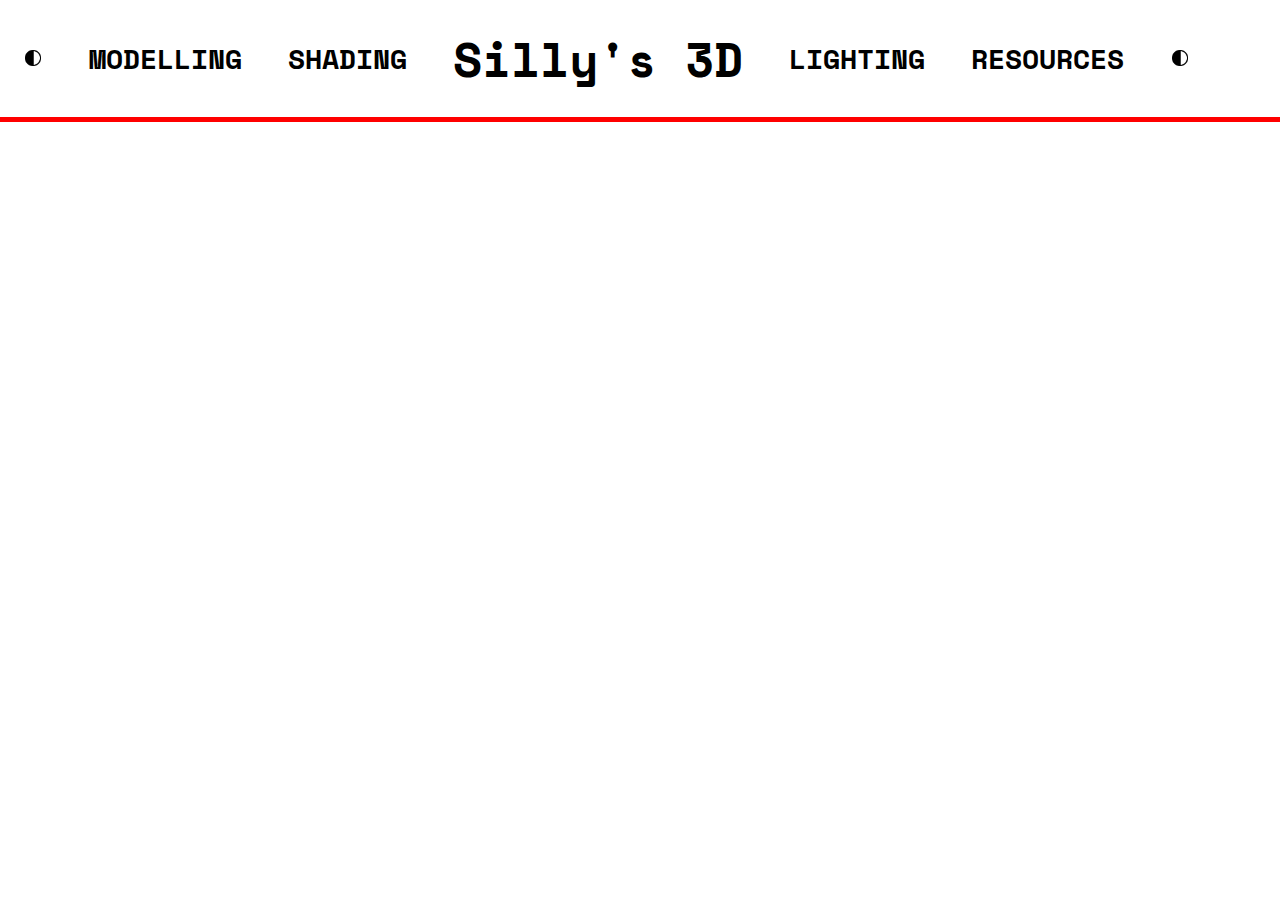
==== lighting.html @ a2633d08 "V1" ====
<!DOCTYPE html>
<html>

<head>
    <link rel="preconnect" href="https://fonts.googleapis.com">
    <link rel="preconnect" href="https://fonts.gstatic.com" crossorigin>
    <link href="https://fonts.googleapis.com/css2?family=Roboto+Slab:wght@300&family=Space+Mono&display=swap"
        rel="stylesheet">
    <link rel="stylesheet" href="styles.css">
    <title>Silly's 3D</title>
</head>
<header class="head">
    <table>
        <tr>
            <td><img src="night-mode.png" id="theme"></td>
            <td class="spacing"></td>
            <td><a href="modelling.html">
                    <h3 id="navbar">MODELLING</h3>
                </a></td>
            <td class="spacing"></td>
            <td><a href="shading.html">
                    <h3 id="navbar">SHADING</h3>
                </a></td>
            <td class="spacing"></td>
            <td><a href="index.html">
                    <h1 id="name">Silly's 3D</h1>
                </a></td>
            <td class="spacing"></td>
            <td><a href="lighting.html">
                    <h3 id="navbar">LIGHTING</h3>
                </a></td>
            <td class="spacing"></td>
            <td><a href="resources.html">
                    <h3 id="navbar">RESOURCES</h3>
                </a></td>
            <td class="spacing"></td>
            <td><img src="night-mode.png" id="theme"></td>
        </tr>
    </table>
</header>

</html>
---- styles.css ----
* {
    margin: 0;
    box-sizing: border-box;
    font-family: 'Space Mono', monospace;
}

html {
    scroll-behavior: smooth;
}

a {
    color: black;
    text-decoration: none;
    border-bottom: solid 2px black;
}

mark {
    background-color: red;
    color: white;
    border-bottom: solid 5px red;
    border-left: solid 2px red;
    border-right: solid 2px red;
}

.head {
    padding: 20px;
    text-align: left;
    border-bottom: solid 5px red;
    display: block;
    font-size: 150%;
}

.head td {
    transform: scale(1);
    transition: transform .5s;
}

.head td:hover {
    transform: scale(1.2);
    transition: transform 1s;
}

#name {
    font-size: auto;
}

.centertable {
    margin-left: auto;
    margin-right: auto;
}

.spacing {
    width: 40px;
}

.content {
    margin: 50px;
    font-size: 150%;
}

.homeimage {
    padding-left: 10px;
    width: 30%;
    transform: translateY(0px);
    ;
    transition: transform .5s;
}


.homeimage:hover {
    transform: translateY(5px);
    transition: transform .2s;
}

.image {
    padding-top: 25px;
    padding-bottom: 20px;
    padding-left: 20px;
    width: auto;
    height: auto;
    transform: translateY(0px);
    ;
    transition: transform .5s;
}

.image:hover {
    transform: translateY(5px);
    transition: transform .2s;
}

#theme {
    padding-left: auto;
    padding-right: auto;
    width: 20px;
    height: 20px;
}

.ref {
    padding-left: 30px;
}

.infotable tr td {
    border: 2px solid black;
    padding: 5px;
}

.infotable {
    border-collapse: collapse;
}

.infoimage {
    width: 40%;
}

#sock {
    width: 200px;
}

#headphones {
    border: 5px solid red;
    border-radius: 40px;
    border-style: dashed;
}
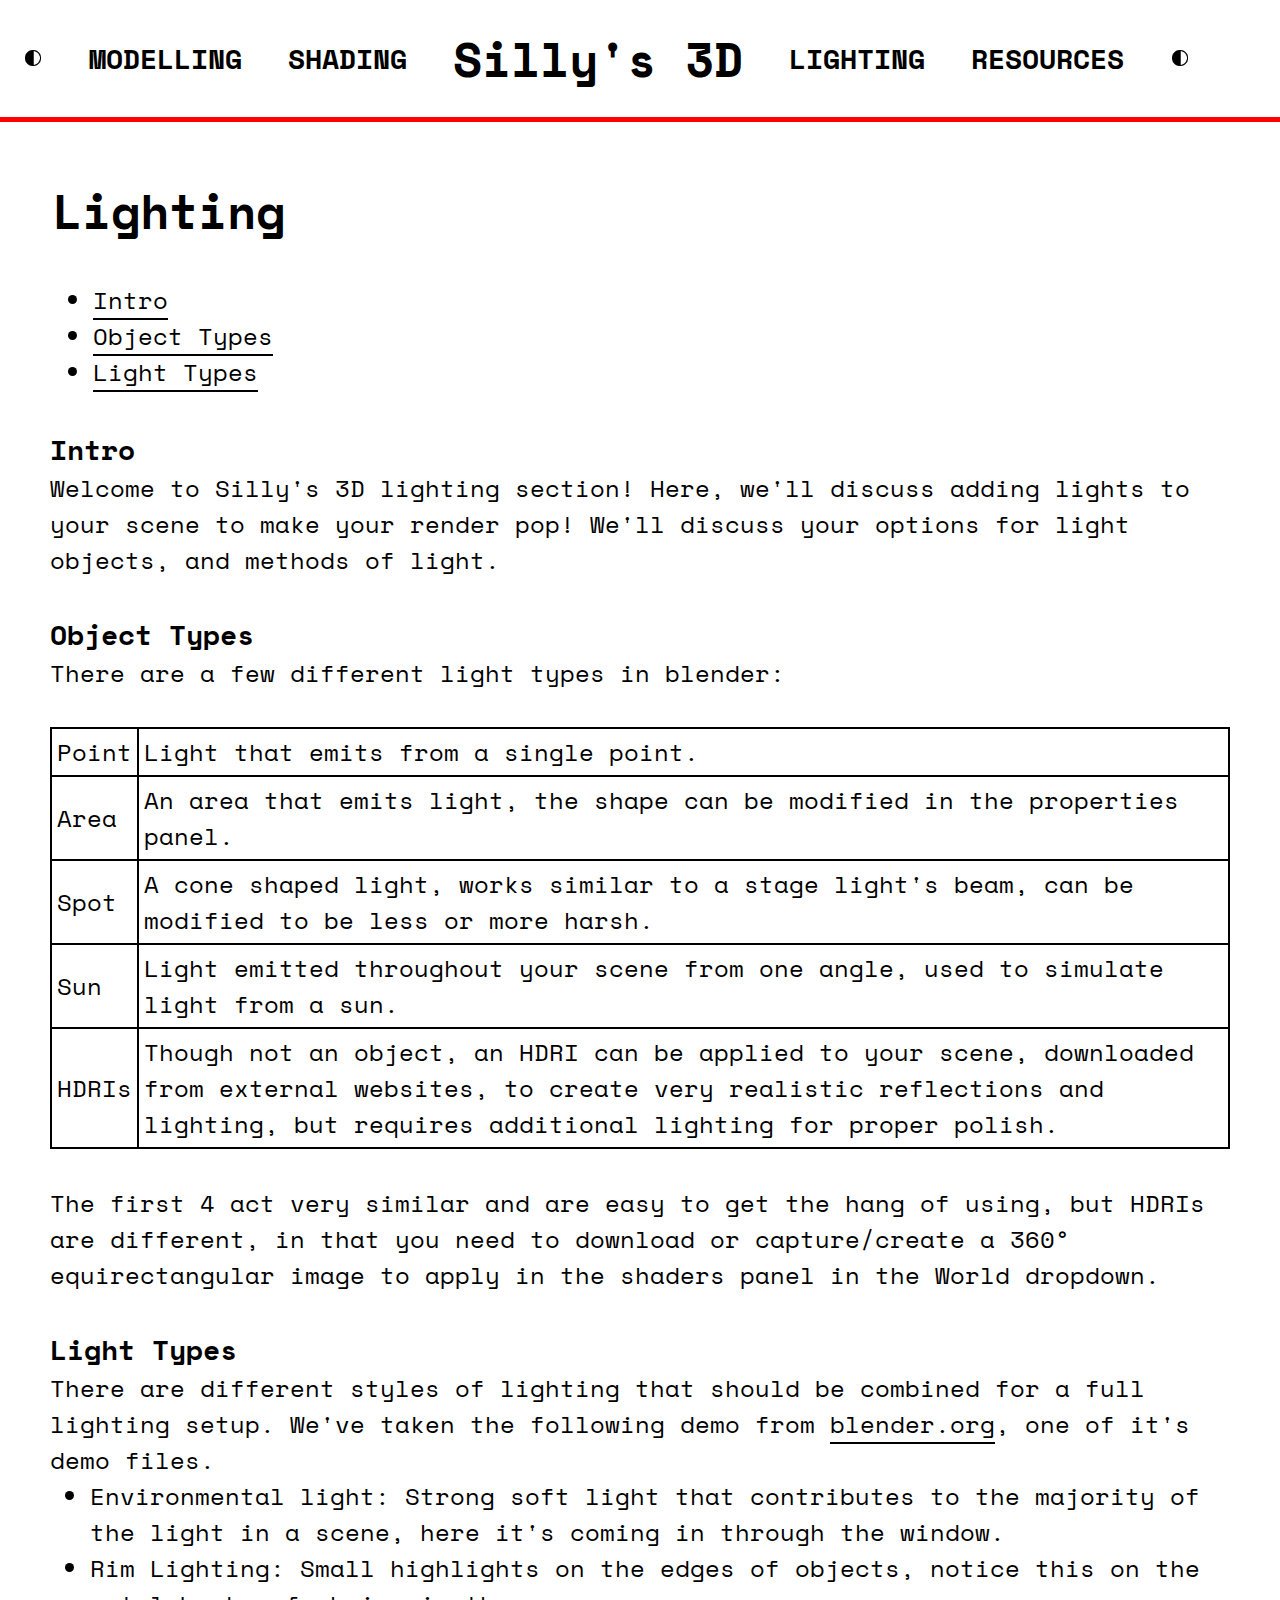
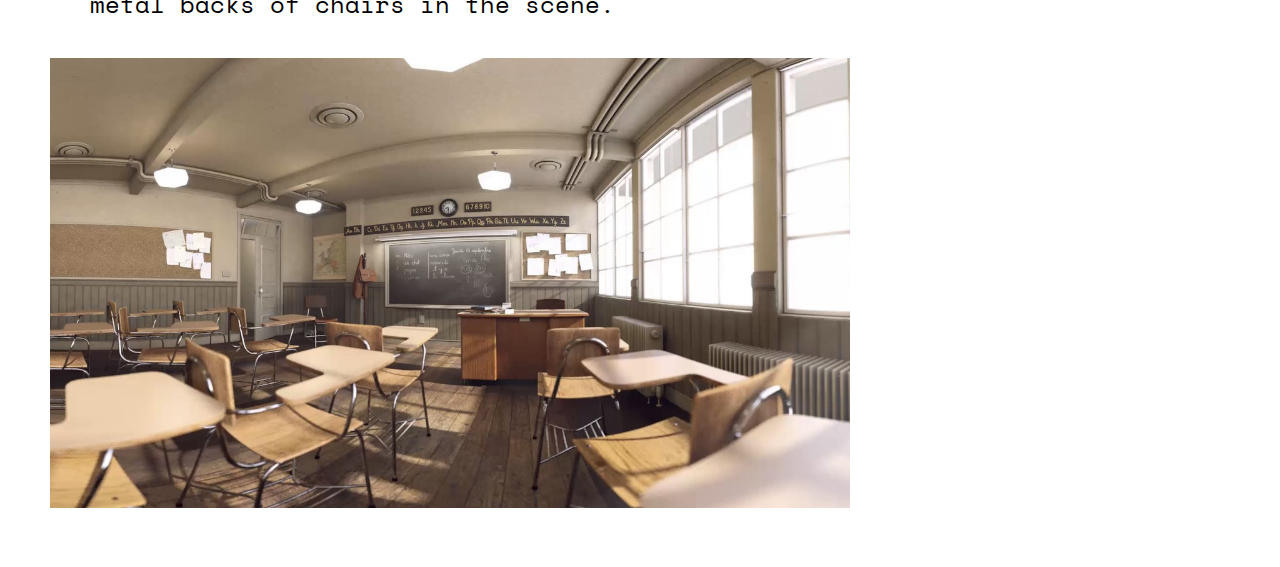
==== commit 9efa1c95: "V2" ====
--- a/lighting.html
+++ b/lighting.html
@@ -39,4 +39,62 @@
     </table>
 </header>
 
+<body>
+    <div class="content">
+        <table>
+            <tr>
+                <td>
+                    <h1>Lighting</h1>
+                    <br>
+                    <ul>
+                        <li><a href="#intro">Intro</a></li>
+                        <li><a href="#objects">Object Types</a></li>
+                        <li><a href="#light">Light Types</a></li>
+                    </ul>
+                </td>
+            </tr>
+        </table>
+        <br>
+        <h3 id="intro">Intro</h3>
+        <p>Welcome to Silly's 3D lighting section! Here, we'll discuss adding lights to your scene to make your render pop! We'll discuss your options for light objects, and methods of light.</p>
+        <br>
+        <h3 id="objects">Object Types</h3>
+        <p>There are a few different light types in blender:</p>
+        <br>
+        <table class="infotable">
+            <tr>
+                <td>Point</td>
+                <td>Light that emits from a single point.</td>
+            </tr>
+            <tr>
+                <td>Area</td>
+                <td>An area that emits light, the shape can be modified in the properties panel.</td>
+            </tr>
+            <tr>
+                <td>Spot</td>
+                <td>A cone shaped light, works similar to a stage light's beam, can be modified to be less or more harsh.</td>
+            </tr>
+            <tr>
+                <td>Sun</td>
+                <td>Light emitted throughout your scene from one angle, used to simulate light from a sun.</td>
+            </tr>
+            <tr>
+                <td>HDRIs</td>
+                <td>Though not an object, an HDRI can be applied to your scene, downloaded from external websites, to create very realistic reflections and lighting, but requires additional lighting for proper polish.</td>
+            </tr>
+        </table>
+        <br>
+        <p>The first 4 act very similar and are easy to get the hang of using, but HDRIs are different, in that you need to download or capture/create a 360° equirectangular image to apply in the shaders panel in the World dropdown.</p>
+        <br>
+        <h3 id="light">Light Types</h3>
+        <p>There are different styles of lighting that should be combined for a full lighting setup. We've taken the following demo from <a href="blender.org">blender.org</a>, one of it's demo files.</p>
+        <ul>
+            <li>Environmental light: Strong soft light that contributes to the majority of the light in a scene, here it's coming in through the window.</li>
+            <li>Rim Lighting: Small highlights on the edges of objects, notice this on the metal backs of chairs in the scene.</li>
+        </ul>
+        <br>
+        <img src="classroom.jpg" alt="classroom" style="width: 800px;">
+    </div>
+</body>
+
 </html>--- a/styles.css
+++ b/styles.css
@@ -120,4 +120,16 @@
     border: 5px solid red;
     border-radius: 40px;
     border-style: dashed;
+}
+
+#FM67 {
+    width: 550px;
+}
+
+.node {
+    width: 200px;
+}
+
+.tutorial {
+    width: 300px;
 }